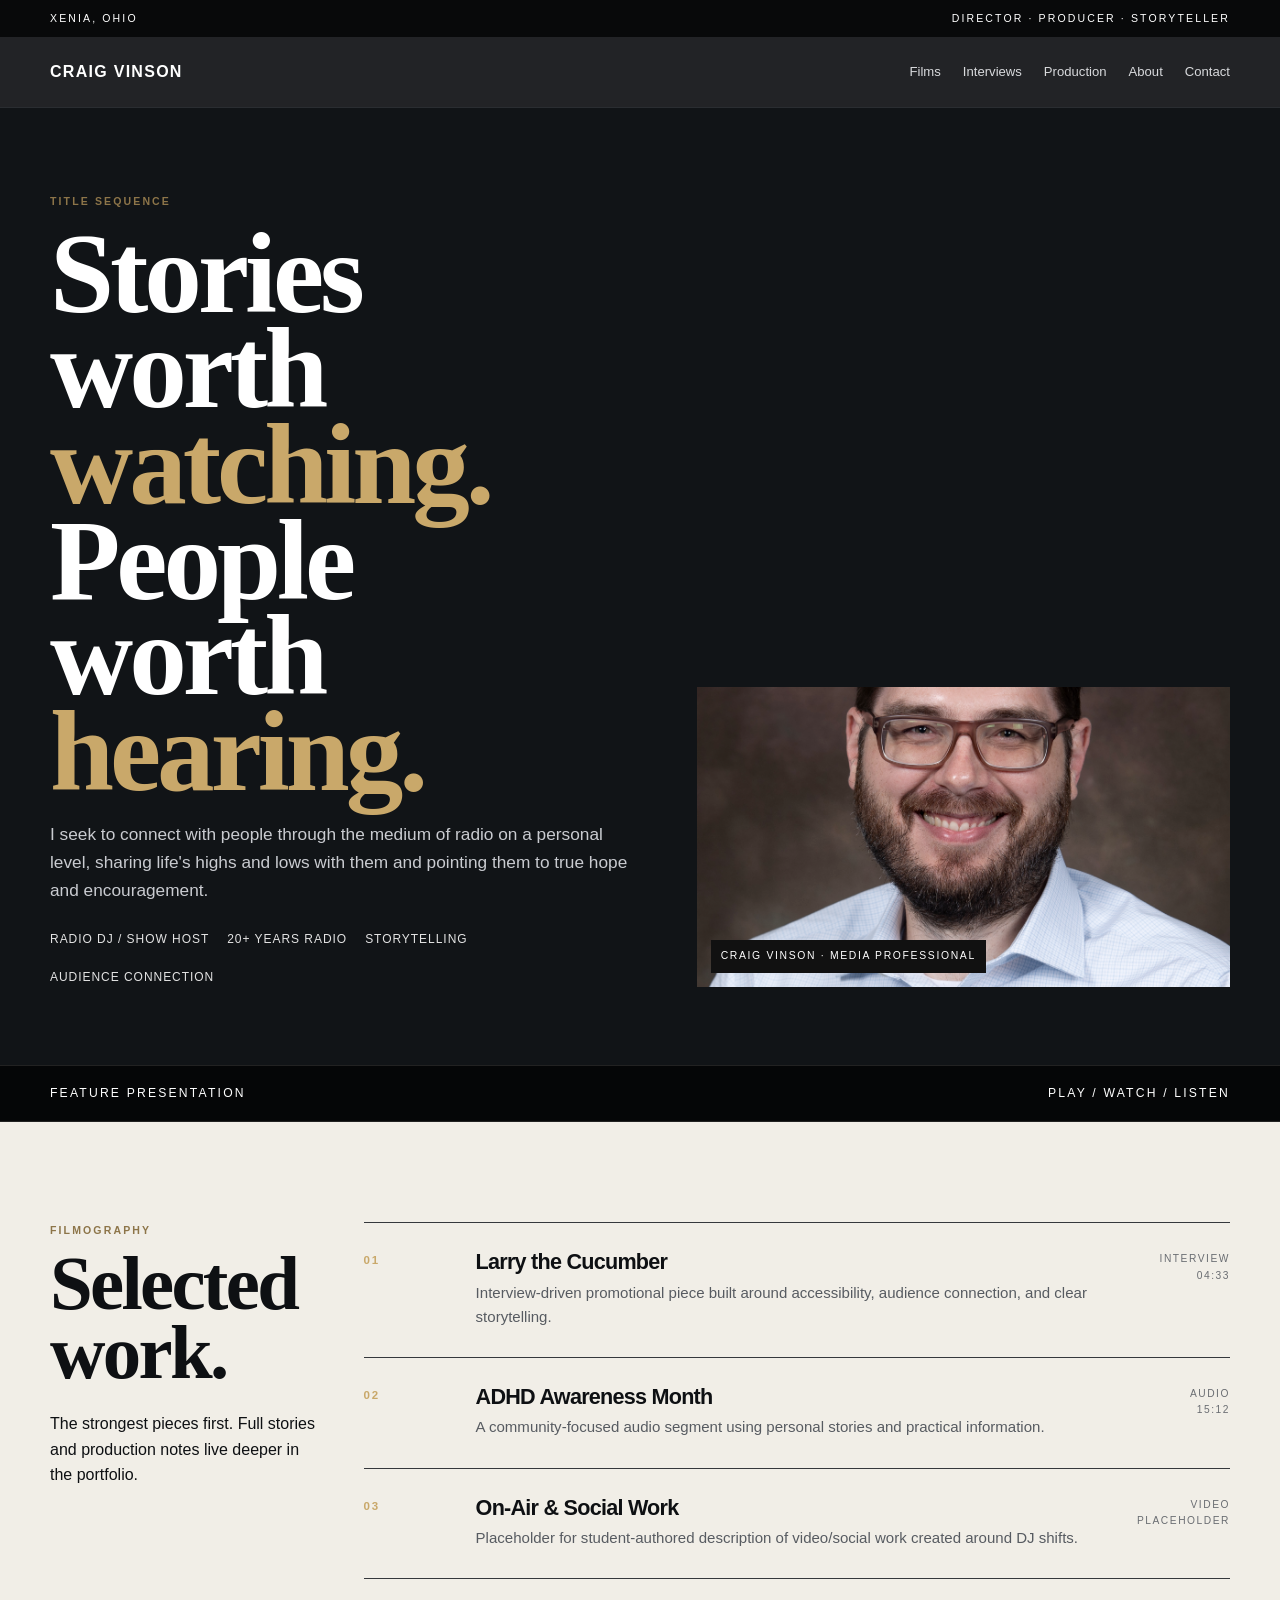
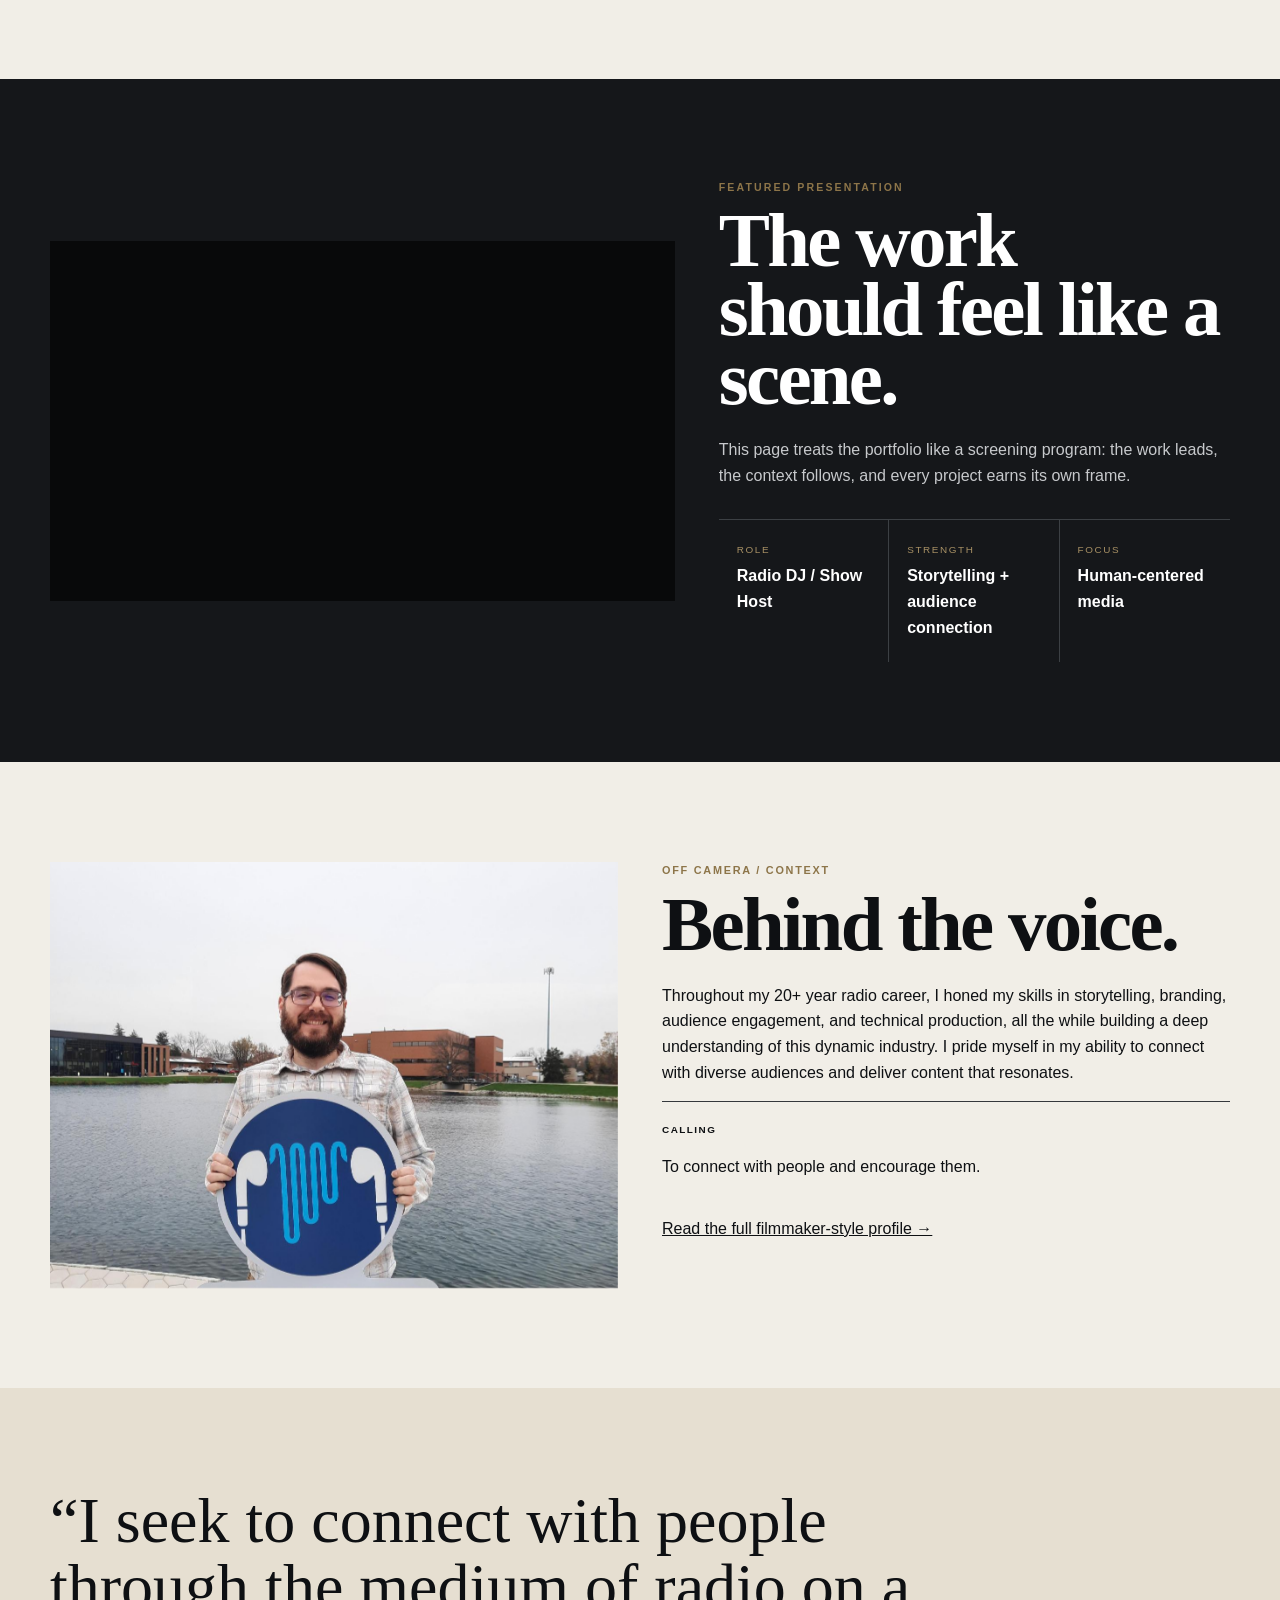
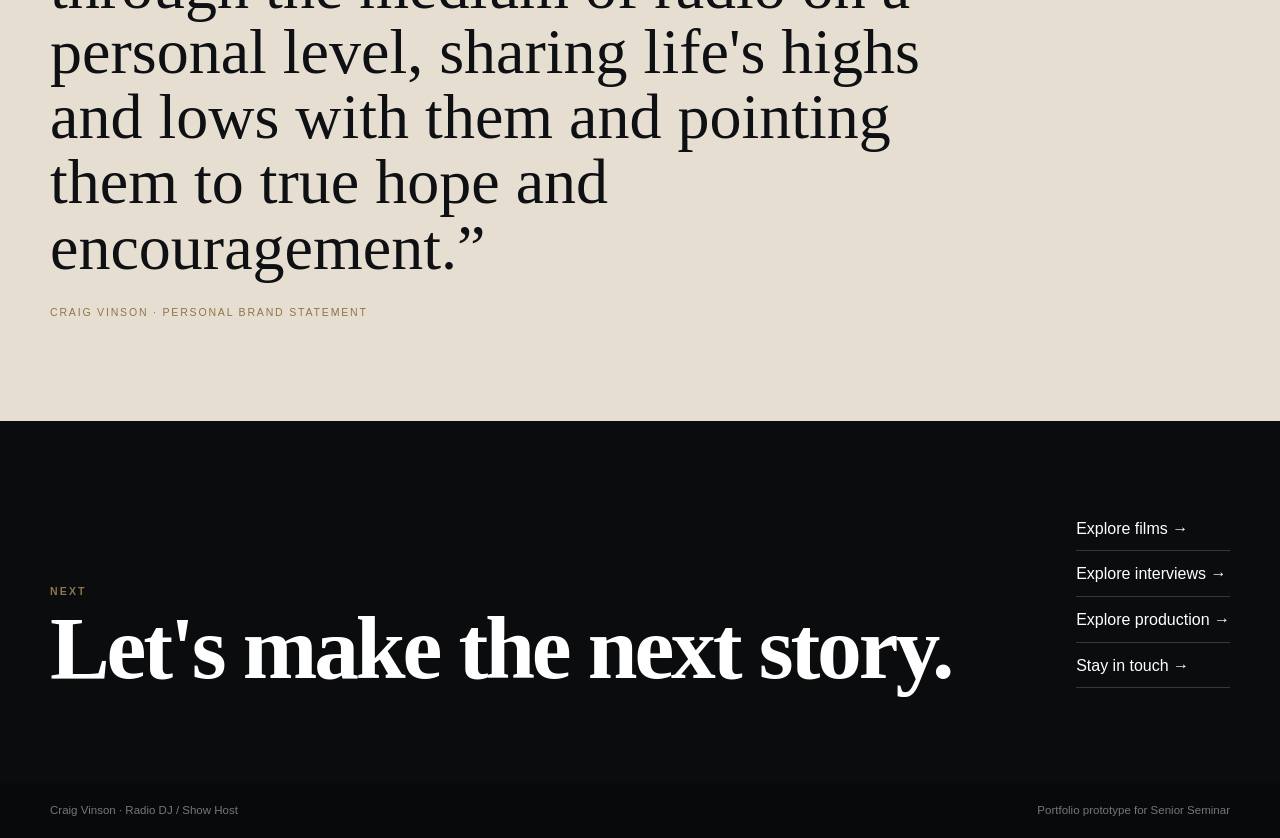
==== index.html @ c767f65c "Add files via upload" ====
<!doctype html><html lang="en"><head><meta charset="utf-8">
<meta name="viewport" content="width=device-width,initial-scale=1">
<title>Home | Craig Vinson</title><link rel="stylesheet" href="styles.css"></head><body>
<div class="top"><div class="wrap"><span>XENIA, OHIO</span><span>DIRECTOR · PRODUCER · STORYTELLER</span></div></div>

<nav class="nav"><div class="wrap navin">
<a class="brand" href="index.html">CRAIG VINSON</a>
<div class="navlinks">
<a href="films.html">Films</a><a href="interviews.html">Interviews</a><a href="production.html">Production</a>
<a href="about.html">About</a><a href="contact.html">Contact</a>
</div></div></nav>

<section class="hero"><div class="wrap hero-inner">
<div class="hero-grid">
<div class="hero-copy">
<div class="kicker">TITLE SEQUENCE</div>
<h1>Stories worth <span style="color:#c9a86a">watching.</span> People worth <span style="color:#c9a86a">hearing.</span></h1>
<p>I seek to connect with people through the medium of radio on a personal level, sharing life's highs and lows with them and pointing them to true hope and encouragement.</p>
<div class="hero-meta"><span>Radio DJ / Show Host</span><span>20+ years radio</span><span>Storytelling</span><span>Audience connection</span></div>
</div>
<div class="hero-frame"><img src="assets/craig-portrait-alt.jpg" alt="Craig Vinson portrait"><div class="frame-label">CRAIG VINSON · MEDIA PROFESSIONAL</div></div>
</div></div></section>
<div class="title-sequence"><div class="wrap"><span>FEATURE PRESENTATION</span><span>PLAY / WATCH / LISTEN</span></div></div>

<section class="section wrap">
<div class="work-index"><div><div class="kicker">FILMOGRAPHY</div><h2>Selected work.</h2><p>The strongest pieces first. Full stories and production notes live deeper in the portfolio.</p></div>
<div class="film-list">
<div class="film-row"><div class="film-no">01</div><div><h3>Larry the Cucumber</h3><p>Interview-driven promotional piece built around accessibility, audience connection, and clear storytelling.</p></div><div class="film-type">INTERVIEW<br>04:33</div></div>
<div class="film-row"><div class="film-no">02</div><div><h3>ADHD Awareness Month</h3><p>A community-focused audio segment using personal stories and practical information.</p></div><div class="film-type">AUDIO<br>15:12</div></div>
<div class="film-row"><div class="film-no">03</div><div><h3>On-Air & Social Work</h3><p>Placeholder for student-authored description of video/social work created around DJ shifts.</p></div><div class="film-type">VIDEO<br>PLACEHOLDER</div></div>
</div></div>
</section>

<section class="spotlight"><div class="wrap section">
<div class="spot-grid">
<div class="spot-media"><iframe src="https://www.youtube.com/embed/8zH_O74hZBw" title="Featured reel placeholder" allowfullscreen loading="lazy"></iframe></div>
<div class="spot-copy"><div class="kicker">FEATURED PRESENTATION</div><h2>The work should feel like a scene.</h2><p>This page treats the portfolio like a screening program: the work leads, the context follows, and every project earns its own frame.</p><div class="factgrid"><div class="fact"><span>Role</span><strong>Radio DJ / Show Host</strong></div><div class="fact"><span>Strength</span><strong>Storytelling + audience connection</strong></div><div class="fact"><span>Focus</span><strong>Human-centered media</strong></div></div></div>
</div></div></section>

<section class="section wrap">
<div class="case">
<div class="case-img"><img src="assets/resound-radio.jpg" alt="Craig Vinson holding the Resound Radio sign"></div>
<div class="case-copy"><div class="label">OFF CAMERA / CONTEXT</div><h2>Behind the voice.</h2>
<p>Throughout my 20+ year radio career, I honed my skills in storytelling, branding, audience engagement, and technical production, all the while building a deep understanding of this dynamic industry. I pride myself in my ability to connect with diverse audiences and deliver content that resonates.</p>
<div class="block"><strong>Calling</strong><p>To connect with people and encourage them.</p></div>
<a href="about.html">Read the full filmmaker-style profile →</a></div>
</div>
</section>

<section class="quote"><div class="wrap">
<blockquote>“I seek to connect with people through the medium of radio on a personal level, sharing life's highs and lows with them and pointing them to true hope and encouragement.”</blockquote>
<cite>Craig Vinson · Personal brand statement</cite>
</div></section>

<section class="end"><div class="wrap end-grid">
<div><div class="kicker">NEXT</div><h2>Let's make the next story.</h2></div>
<div class="end-links"><a href="films.html">Explore films →</a><a href="interviews.html">Explore interviews →</a><a href="production.html">Explore production →</a><a href="contact.html">Stay in touch →</a></div>
</div></section>

<footer class="footer"><div class="wrap"><span>Craig Vinson · Radio DJ / Show Host</span><span>Portfolio prototype for Senior Seminar</span></div></footer>
</body></html>
---- styles.css ----
:root{--ink:#0e1013;--paper:#f1eee7;--film:#15171a;--red:#c9a86a;--muted:#7c7f84;--line:#35383c;--white:#f8f7f3;--max:1180px}
*{box-sizing:border-box}
html{scroll-behavior:smooth}
body{margin:0;background:var(--paper);color:var(--ink);font-family:Arial,Helvetica,sans-serif;line-height:1.6}
a{color:inherit}
.wrap{width:min(var(--max),calc(100% - 44px));margin:auto}
.top{background:#08090a;color:#fff;font-size:.66rem;letter-spacing:.2em;text-transform:uppercase}
.top .wrap{display:flex;justify-content:space-between;padding:10px 0}
.nav{position:sticky;top:0;z-index:20;background:rgba(21,23,26,.94);color:#fff;border-bottom:1px solid #2a2d31;backdrop-filter:blur(10px)}
.navin{height:70px;display:flex;align-items:center;justify-content:space-between}
.brand{font-weight:900;letter-spacing:.08em;text-decoration:none}
.navlinks{display:flex;gap:22px}
.navlinks a{font-size:.82rem;text-decoration:none;color:#d9dadd}
.kicker{font-size:.66rem;letter-spacing:.2em;text-transform:uppercase;font-weight:900;color:#8d7549}
h1,h2,h3{font-family:Georgia,"Times New Roman",serif;letter-spacing:-.035em}
h1{font-size:clamp(4.2rem,9vw,8.6rem);line-height:.83;margin:16px 0 22px}
h2{font-size:clamp(3rem,6vw,5.8rem);line-height:.9;margin:10px 0 24px}
h3{font-size:2.2rem;line-height:1;margin:12px 0}
p{max-width:760px}
.hero{background:#111417;color:#fff;min-height:82vh;display:grid;align-items:end}
.hero-inner{padding:85px 0 78px}
.hero-grid{display:grid;grid-template-columns:1fr .9fr;gap:54px;align-items:end}
.hero-copy p{color:#c9cbd0;font-size:1.08rem}
.hero-meta{display:flex;gap:18px;flex-wrap:wrap;margin:26px 0 0;color:#e3e3e3;font-size:.75rem;letter-spacing:.08em;text-transform:uppercase}
.hero-frame{position:relative}
.hero-frame img{width:100%;aspect-ratio:16/9;object-fit:cover;display:block;filter:saturate(.82) contrast(1.03)}
.frame-label{position:absolute;left:14px;bottom:14px;background:#111;color:#fff;padding:8px 10px;font-size:.65rem;letter-spacing:.16em;text-transform:uppercase}
.title-sequence{background:#050607;color:#fff;padding:18px 0;border-top:1px solid #222;border-bottom:1px solid #222;font-size:.76rem;letter-spacing:.18em;text-transform:uppercase}
.title-sequence .wrap{display:flex;justify-content:space-between;gap:20px}
.section{padding:100px 0}
.work-index{display:grid;grid-template-columns:.24fr .76fr;gap:40px}
.film-list{border-top:1px solid var(--line)}
.film-row{display:grid;grid-template-columns:90px 1fr 120px;gap:22px;padding:28px 0;border-bottom:1px solid var(--line);align-items:start}
.film-no{font-size:.72rem;letter-spacing:.15em;color:var(--red);font-weight:900}
.film-row h3{margin:0;font-family:Arial,Helvetica,sans-serif;font-size:1.35rem;font-weight:800}
.film-row p{margin:8px 0 0;color:#575b61;font-size:.94rem}
.film-type{text-align:right;font-size:.64rem;letter-spacing:.15em;text-transform:uppercase;color:#6a6d72}
.spotlight{background:var(--film);color:#fff}
.spot-grid{display:grid;grid-template-columns:1.1fr .9fr;gap:44px;align-items:center}
.spot-media{background:#08090a;padding:10px}
.spot-media iframe{display:block;width:100%;aspect-ratio:16/9;border:0}
.spot-copy p{color:#c7c9cc}
.factgrid{display:grid;grid-template-columns:repeat(3,1fr);gap:0;border-top:1px solid #3c4044;margin-top:30px}
.fact{padding:22px 18px;border-right:1px solid #3c4044}
.fact:last-child{border-right:0}
.fact span{display:block;font-size:.62rem;letter-spacing:.16em;text-transform:uppercase;color:#a79064}
.fact strong{display:block;margin-top:6px}
.case{display:grid;grid-template-columns:1fr 1fr;gap:44px;align-items:start}
.case-img{position:sticky;top:100px}
.case-img img{width:100%;aspect-ratio:4/3;object-fit:cover;display:block}
.case-copy .label{font-size:.68rem;letter-spacing:.16em;text-transform:uppercase;color:#8d7549;font-weight:900}
.case-copy h2{font-size:clamp(3rem,6vw,5.3rem)}
.case-copy .block{border-top:1px solid var(--line);padding:20px 0}
.block strong{display:block;text-transform:uppercase;letter-spacing:.15em;font-size:.62rem;margin-bottom:5px}
.quote{background:#e6dfd1;padding:100px 0}
.quote blockquote{max-width:920px;margin:0;font-family:Georgia,serif;font-size:clamp(2.4rem,5vw,5rem);line-height:1.02}
.quote cite{display:block;margin-top:24px;font-size:.66rem;letter-spacing:.17em;text-transform:uppercase;color:#8d7549;font-style:normal}
.credit-grid{display:grid;grid-template-columns:.8fr 1.2fr;gap:60px}
.credits{border-top:1px solid var(--line)}
.credit-row{display:grid;grid-template-columns:180px 1fr;gap:20px;padding:20px 0;border-bottom:1px solid var(--line)}
.credit-row span{font-size:.65rem;letter-spacing:.15em;text-transform:uppercase;color:#8d7549;font-weight:900}
.about-image{width:100%;aspect-ratio:3/4;object-fit:cover}
.end{background:#0b0c0e;color:#fff;padding:95px 0}
.end-grid{display:flex;justify-content:space-between;gap:40px;align-items:end}
.end h2{font-size:clamp(3.2rem,7vw,6.5rem);margin:8px 0 0}
.end-links{display:flex;flex-direction:column;gap:10px}
.end-links a{text-decoration:none;border-bottom:1px solid #35393e;padding-bottom:9px}
.footer{background:#08090a;color:#777;padding:18px 0;font-size:.72rem}
.footer .wrap{display:flex;justify-content:space-between;gap:20px}
@media(max-width:900px){
.hero-grid,.spot-grid,.case,.credit-grid{grid-template-columns:1fr}
.work-index{grid-template-columns:1fr}
.case-img{position:static}
.film-row{grid-template-columns:60px 1fr}
.film-type{grid-column:2;text-align:left}
.factgrid{grid-template-columns:1fr}
.fact{border-right:0;border-bottom:1px solid #3c4044}
.end-grid{display:block}
.end-links{margin-top:28px}
}
@media(max-width:600px){
.wrap{width:min(var(--max),calc(100% - 28px))}
.navlinks{display:none}
.hero-inner{padding:66px 0 55px}
.hero-meta{gap:10px}
.section{padding:70px 0}
.quote{padding:70px 0}
.footer .wrap,.top .wrap{flex-direction:column}
}
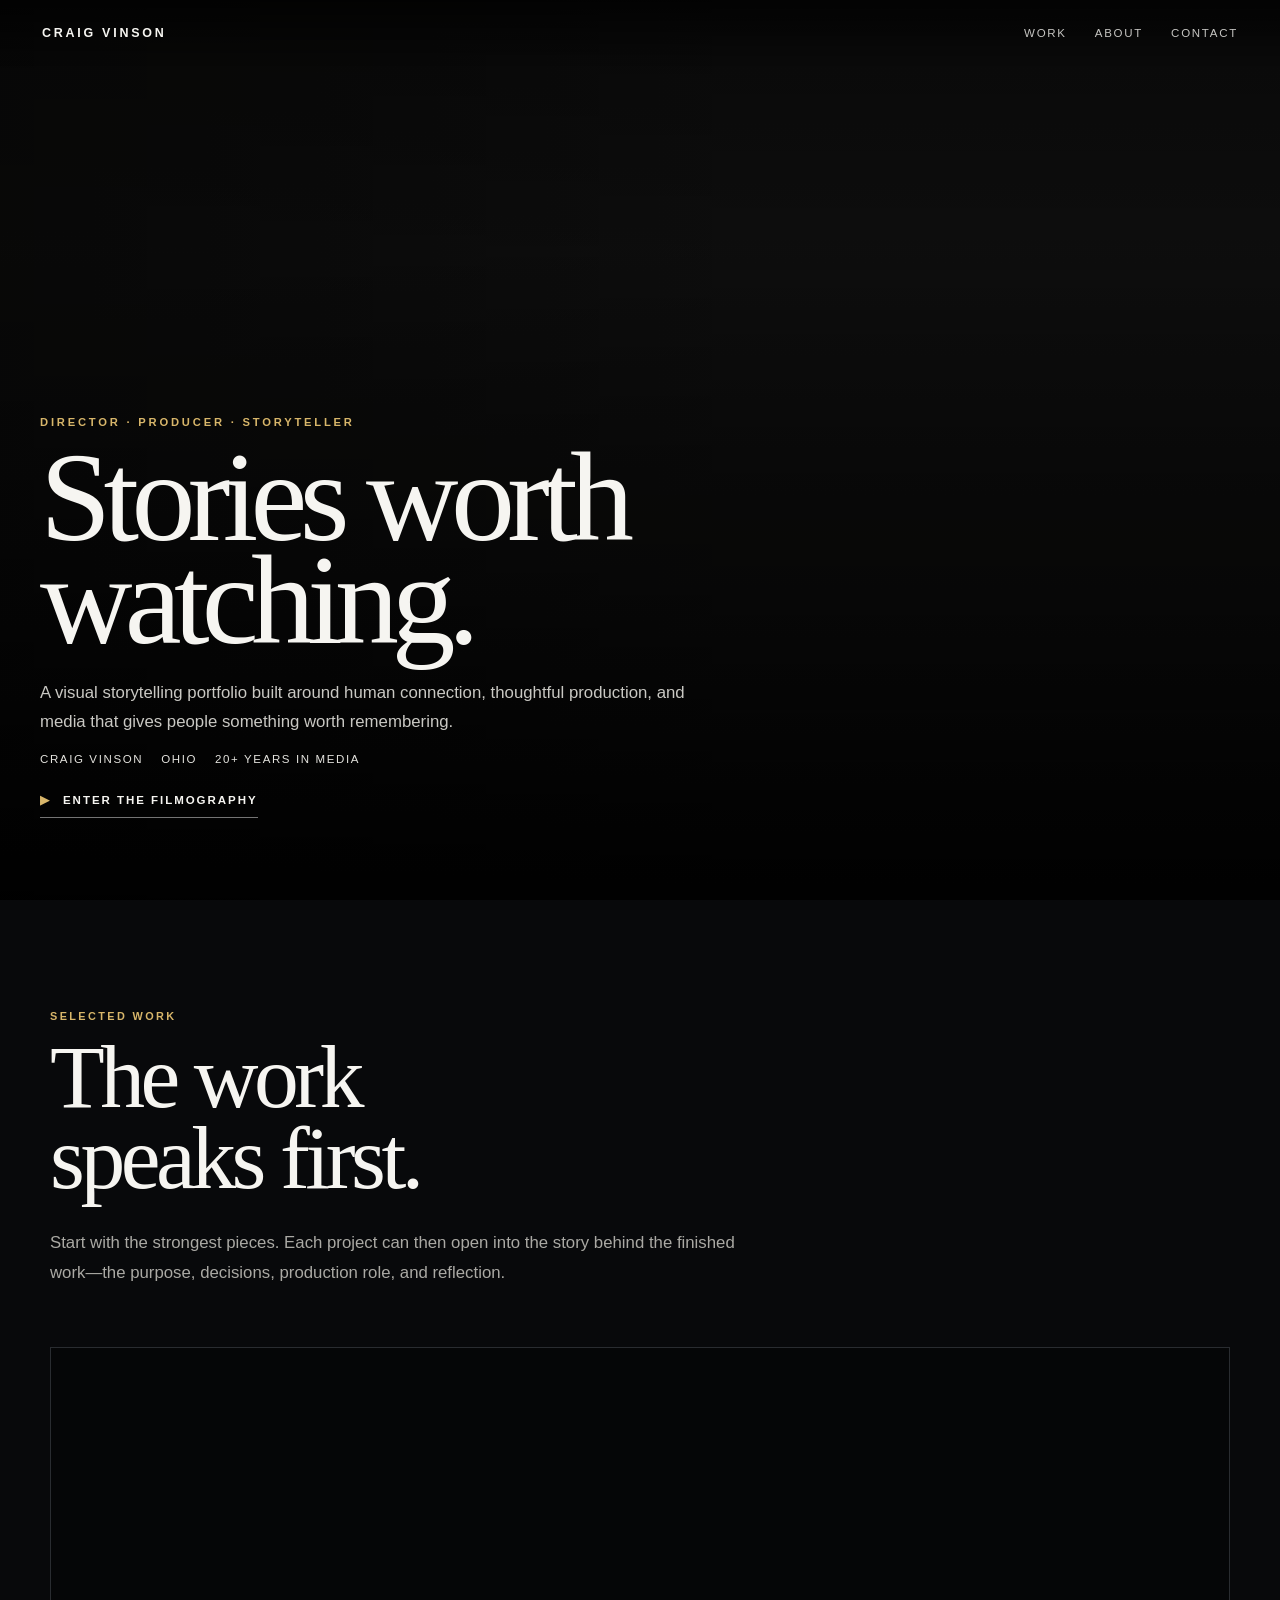
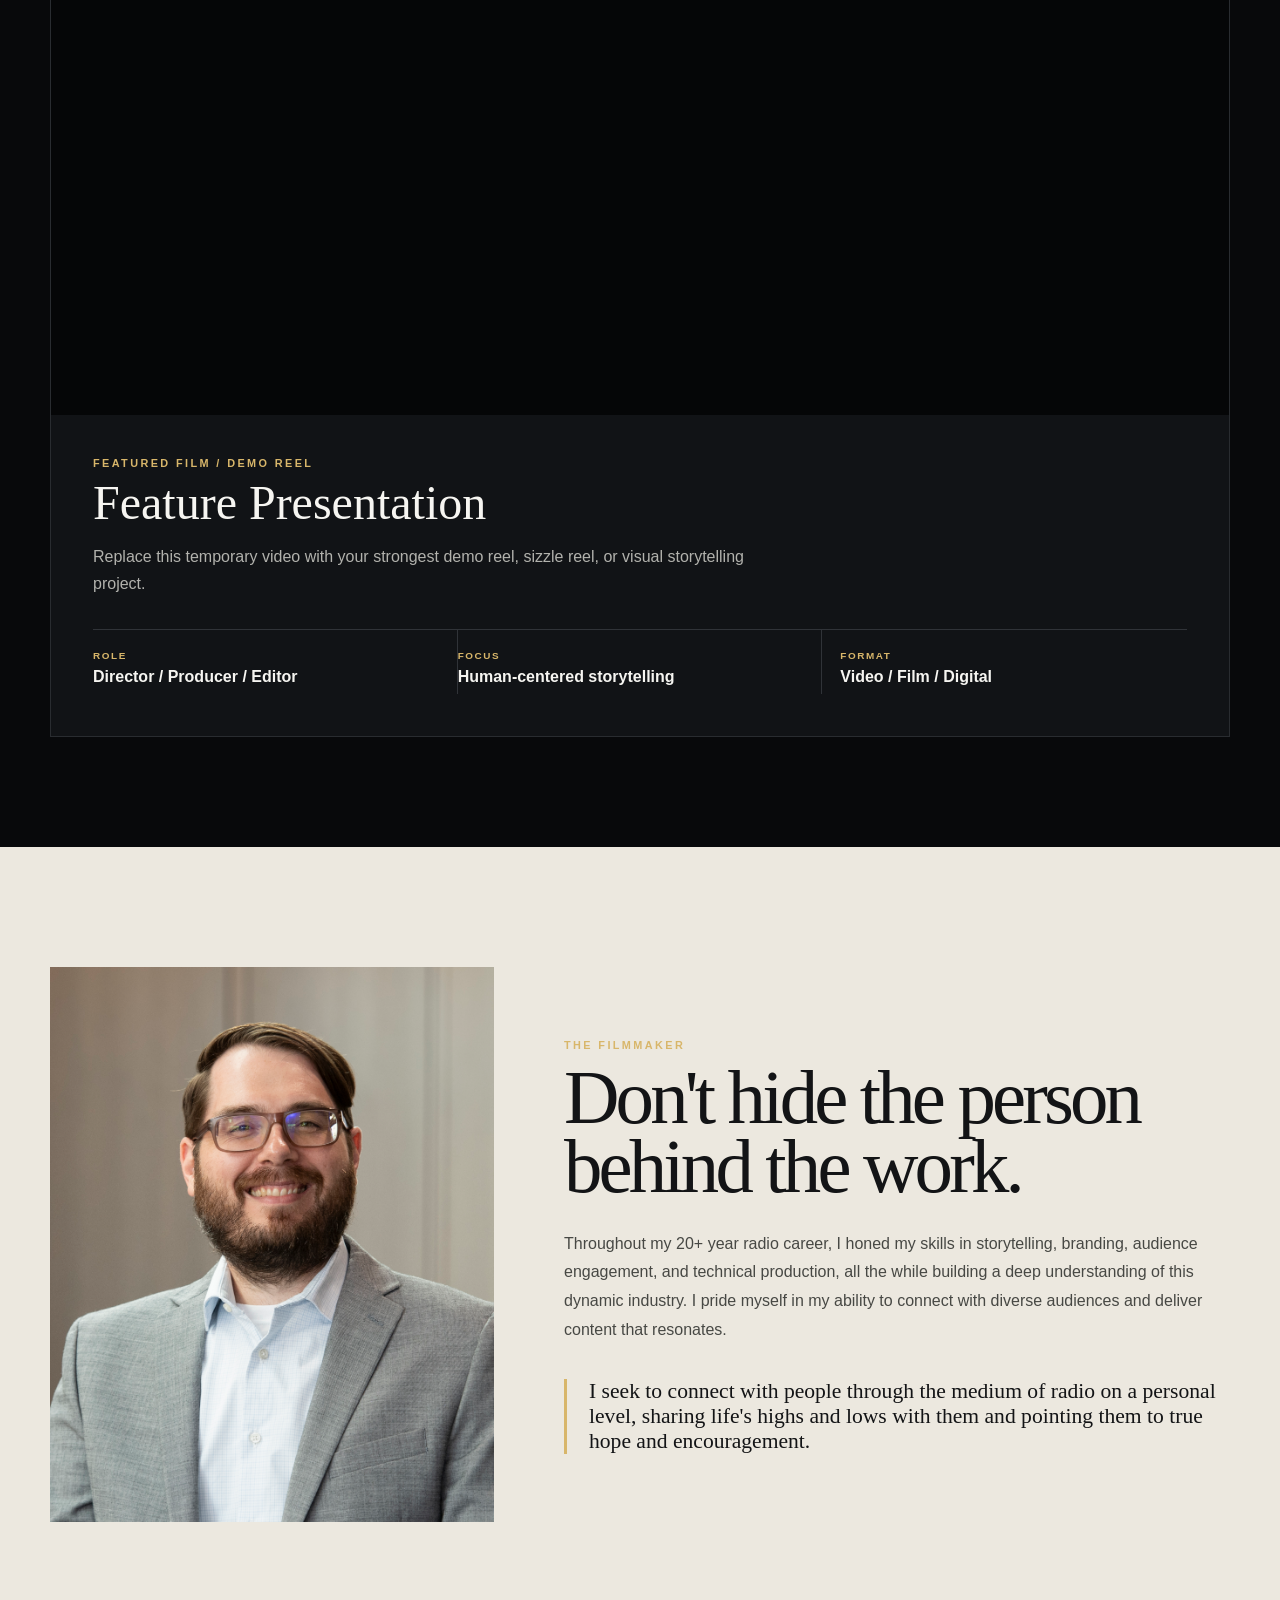
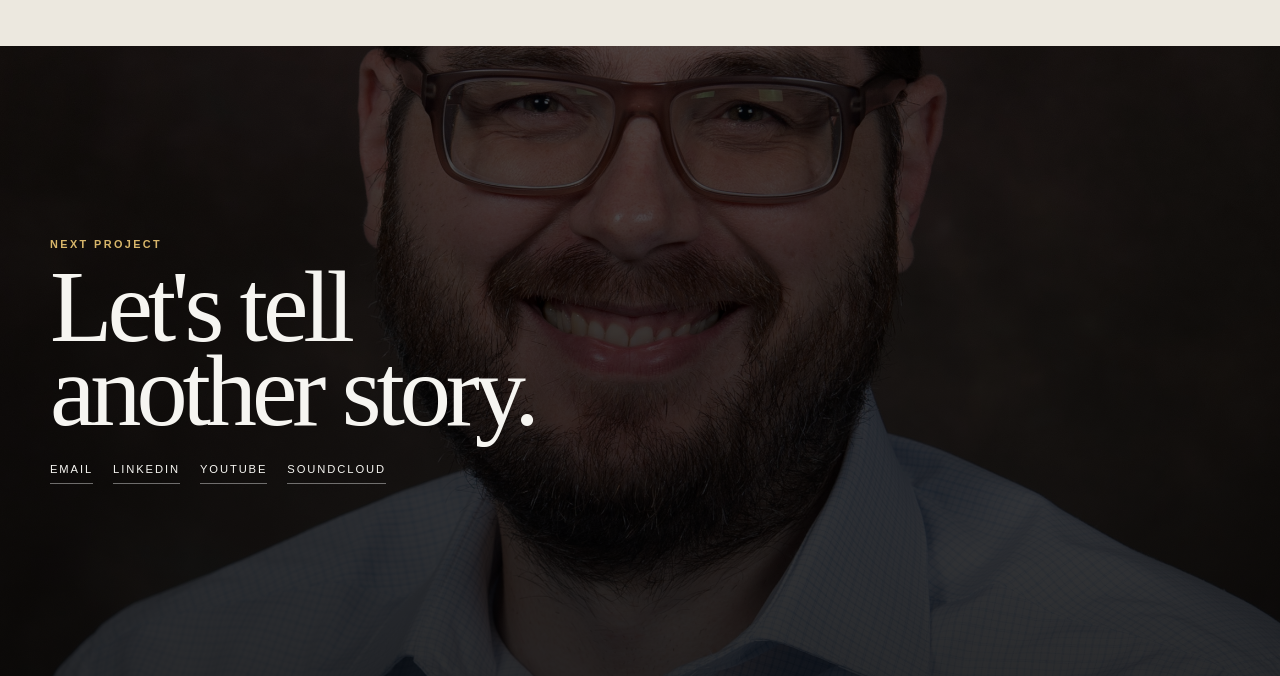
==== commit bb721507: "Redesign index.html" ====
--- a/index.html
+++ b/index.html
@@ -1,61 +1,684 @@
-<!doctype html><html lang="en"><head><meta charset="utf-8">
-<meta name="viewport" content="width=device-width,initial-scale=1">
-<title>Home | Craig Vinson</title><link rel="stylesheet" href="styles.css"></head><body>
-<div class="top"><div class="wrap"><span>XENIA, OHIO</span><span>DIRECTOR · PRODUCER · STORYTELLER</span></div></div>
-
-<nav class="nav"><div class="wrap navin">
-<a class="brand" href="index.html">CRAIG VINSON</a>
-<div class="navlinks">
-<a href="films.html">Films</a><a href="interviews.html">Interviews</a><a href="production.html">Production</a>
-<a href="about.html">About</a><a href="contact.html">Contact</a>
-</div></div></nav>
-
-<section class="hero"><div class="wrap hero-inner">
-<div class="hero-grid">
-<div class="hero-copy">
-<div class="kicker">TITLE SEQUENCE</div>
-<h1>Stories worth <span style="color:#c9a86a">watching.</span> People worth <span style="color:#c9a86a">hearing.</span></h1>
-<p>I seek to connect with people through the medium of radio on a personal level, sharing life's highs and lows with them and pointing them to true hope and encouragement.</p>
-<div class="hero-meta"><span>Radio DJ / Show Host</span><span>20+ years radio</span><span>Storytelling</span><span>Audience connection</span></div>
-</div>
-<div class="hero-frame"><img src="assets/craig-portrait-alt.jpg" alt="Craig Vinson portrait"><div class="frame-label">CRAIG VINSON · MEDIA PROFESSIONAL</div></div>
-</div></div></section>
-<div class="title-sequence"><div class="wrap"><span>FEATURE PRESENTATION</span><span>PLAY / WATCH / LISTEN</span></div></div>
-
-<section class="section wrap">
-<div class="work-index"><div><div class="kicker">FILMOGRAPHY</div><h2>Selected work.</h2><p>The strongest pieces first. Full stories and production notes live deeper in the portfolio.</p></div>
-<div class="film-list">
-<div class="film-row"><div class="film-no">01</div><div><h3>Larry the Cucumber</h3><p>Interview-driven promotional piece built around accessibility, audience connection, and clear storytelling.</p></div><div class="film-type">INTERVIEW<br>04:33</div></div>
-<div class="film-row"><div class="film-no">02</div><div><h3>ADHD Awareness Month</h3><p>A community-focused audio segment using personal stories and practical information.</p></div><div class="film-type">AUDIO<br>15:12</div></div>
-<div class="film-row"><div class="film-no">03</div><div><h3>On-Air & Social Work</h3><p>Placeholder for student-authored description of video/social work created around DJ shifts.</p></div><div class="film-type">VIDEO<br>PLACEHOLDER</div></div>
-</div></div>
+<!doctype html>
+<html lang="en">
+<head>
+<meta charset="utf-8">
+<meta name="viewport" content="width=device-width, initial-scale=1">
+<title>Craig Vinson | Film & Media</title>
+
+<style>
+:root{
+  --gold:#d8b66a;
+  --white:#f6f5f1;
+  --muted:#c9c8c3;
+  --black:#08090b;
+}
+
+*{box-sizing:border-box}
+
+html{
+  scroll-behavior:smooth;
+}
+
+body{
+  margin:0;
+  background:var(--black);
+  color:var(--white);
+  font-family:Arial,Helvetica,sans-serif;
+}
+
+a{
+  color:inherit;
+  text-decoration:none;
+}
+
+/* ---------- NAV ---------- */
+
+.nav{
+  position:fixed;
+  inset:0 0 auto 0;
+  z-index:20;
+  padding:26px 42px;
+  display:flex;
+  justify-content:space-between;
+  align-items:center;
+  background:linear-gradient(
+    to bottom,
+    rgba(0,0,0,.65),
+    transparent
+  );
+}
+
+.logo{
+  font-size:.78rem;
+  letter-spacing:.22em;
+  font-weight:800;
+}
+
+.nav-links{
+  display:flex;
+  gap:28px;
+  font-size:.72rem;
+  letter-spacing:.15em;
+  text-transform:uppercase;
+}
+
+.nav-links a{
+  opacity:.8;
+  transition:opacity .25s;
+}
+
+.nav-links a:hover{
+  opacity:1;
+}
+
+/* ---------- HERO ---------- */
+
+.hero{
+  position:relative;
+  height:100vh;
+  min-height:680px;
+  overflow:hidden;
+  display:flex;
+  align-items:flex-end;
+}
+
+.hero-video{
+  position:absolute;
+  inset:0;
+  z-index:0;
+  overflow:hidden;
+  background:#111;
+}
+
+.hero-video iframe{
+  position:absolute;
+  top:50%;
+  left:50%;
+  width:177.78vh;
+  height:100vh;
+  min-width:100%;
+  min-height:56.25vw;
+  transform:translate(-50%,-50%);
+  border:0;
+  pointer-events:none;
+}
+
+/* cinematic treatment over video */
+
+.hero-video::after{
+  content:"";
+  position:absolute;
+  inset:0;
+
+  background:
+    linear-gradient(
+      to top,
+      rgba(0,0,0,.96) 0%,
+      rgba(0,0,0,.55) 38%,
+      rgba(0,0,0,.16) 72%,
+      rgba(0,0,0,.42) 100%
+    ),
+    linear-gradient(
+      to right,
+      rgba(0,0,0,.4),
+      transparent 60%
+    );
+}
+
+/* subtle film tint */
+
+.hero-video::before{
+  content:"";
+  position:absolute;
+  inset:0;
+  z-index:2;
+  background:rgba(55,42,23,.14);
+  mix-blend-mode:multiply;
+  pointer-events:none;
+}
+
+.hero-content{
+  position:relative;
+  z-index:5;
+  width:min(1200px,calc(100% - 70px));
+  margin:0 auto;
+  padding:0 0 82px;
+}
+
+.kicker{
+  font-size:.7rem;
+  letter-spacing:.25em;
+  text-transform:uppercase;
+  color:var(--gold);
+  font-weight:800;
+}
+
+.hero h1{
+  font-family:Georgia,"Times New Roman",serif;
+  font-size:clamp(4.4rem,10vw,9.8rem);
+  font-weight:400;
+  letter-spacing:-.06em;
+  line-height:.8;
+  margin:18px 0 28px;
+  max-width:850px;
+}
+
+.hero-meta{
+  display:flex;
+  flex-wrap:wrap;
+  gap:18px;
+  font-size:.72rem;
+  letter-spacing:.14em;
+  text-transform:uppercase;
+  color:#e4e3de;
+}
+
+.hero-copy{
+  max-width:700px;
+}
+
+.hero-copy p{
+  color:var(--muted);
+  font-size:1.05rem;
+  max-width:650px;
+  line-height:1.7;
+}
+
+.watch{
+  display:inline-flex;
+  align-items:center;
+  gap:12px;
+  margin-top:28px;
+  font-size:.72rem;
+  letter-spacing:.17em;
+  text-transform:uppercase;
+  font-weight:800;
+  border-bottom:1px solid rgba(255,255,255,.45);
+  padding-bottom:10px;
+}
+
+.watch span{
+  color:var(--gold);
+}
+
+/* ---------- CONTENT ---------- */
+
+.section{
+  padding:110px 0;
+  background:var(--black);
+}
+
+.wrap{
+  width:min(1180px,calc(100% - 60px));
+  margin:auto;
+}
+
+.section-kicker{
+  color:var(--gold);
+  font-size:.68rem;
+  letter-spacing:.22em;
+  text-transform:uppercase;
+  font-weight:800;
+}
+
+.section h2{
+  font-family:Georgia,"Times New Roman",serif;
+  font-weight:400;
+  font-size:clamp(3rem,7vw,7rem);
+  line-height:.9;
+  letter-spacing:-.05em;
+  margin:15px 0 30px;
+}
+
+.section-intro{
+  max-width:720px;
+  margin-bottom:60px;
+}
+
+.section-intro p{
+  color:#aaa9a4;
+  font-size:1.05rem;
+  line-height:1.75;
+}
+
+/* ---------- FEATURE ---------- */
+
+.feature{
+  background:#111316;
+  border:1px solid #292c30;
+}
+
+.feature-media{
+  position:relative;
+  aspect-ratio:16/9;
+  background:#050607;
+}
+
+.feature-media iframe{
+  width:100%;
+  height:100%;
+  border:0;
+}
+
+.feature-body{
+  padding:42px;
+}
+
+.feature-title{
+  font-family:Georgia,"Times New Roman",serif;
+  font-size:3rem;
+  line-height:1;
+  margin:10px 0 15px;
+}
+
+.feature-copy{
+  color:#b2b2ad;
+  max-width:700px;
+  line-height:1.7;
+}
+
+.credits{
+  display:grid;
+  grid-template-columns:repeat(3,1fr);
+  margin-top:32px;
+  border-top:1px solid #303338;
+}
+
+.credit{
+  padding:20px 18px 8px 0;
+  border-right:1px solid #303338;
+}
+
+.credit:last-child{
+  border-right:0;
+  padding-left:18px;
+}
+
+.credit-label{
+  color:var(--gold);
+  font-size:.62rem;
+  text-transform:uppercase;
+  letter-spacing:.16em;
+  font-weight:800;
+}
+
+.credit strong{
+  display:block;
+  margin-top:7px;
+}
+
+/* ---------- PERSONAL ---------- */
+
+.personal{
+  padding:120px 0;
+  background:#ece8df;
+  color:#131416;
+}
+
+.personal-grid{
+  display:grid;
+  grid-template-columns:.8fr 1.2fr;
+  gap:70px;
+  align-items:center;
+}
+
+.personal img{
+  width:100%;
+  aspect-ratio:4/5;
+  object-fit:cover;
+}
+
+.personal h2{
+  font-family:Georgia,"Times New Roman",serif;
+  font-size:clamp(3rem,6vw,6rem);
+  line-height:.9;
+  letter-spacing:-.05em;
+  margin:12px 0 28px;
+  font-weight:400;
+}
+
+.personal p{
+  max-width:670px;
+  color:#474844;
+  line-height:1.8;
+}
+
+.brand-statement{
+  border-left:3px solid var(--gold);
+  padding-left:22px;
+  margin-top:34px;
+  font-family:Georgia,serif;
+  font-size:1.35rem;
+}
+
+/* ---------- END ---------- */
+
+.end{
+  min-height:70vh;
+  display:flex;
+  align-items:center;
+  background:
+    linear-gradient(rgba(0,0,0,.67),rgba(0,0,0,.82)),
+    url("assets/craig-portrait-alt.jpg") center/cover;
+}
+
+.end h2{
+  font-family:Georgia,"Times New Roman",serif;
+  font-size:clamp(3.5rem,8vw,8rem);
+  line-height:.82;
+  font-weight:400;
+  letter-spacing:-.05em;
+  margin:15px 0 30px;
+}
+
+.end-links{
+  display:flex;
+  flex-wrap:wrap;
+  gap:20px;
+  font-size:.7rem;
+  letter-spacing:.17em;
+  text-transform:uppercase;
+}
+
+.end-links a{
+  border-bottom:1px solid rgba(255,255,255,.4);
+  padding-bottom:8px;
+}
+
+/* ---------- MOBILE ---------- */
+
+@media(max-width:800px){
+
+  .nav{
+    padding:20px 22px;
+  }
+
+  .nav-links{
+    display:none;
+  }
+
+  .hero-content{
+    width:calc(100% - 34px);
+    padding-bottom:50px;
+  }
+
+  .hero h1{
+    font-size:4.6rem;
+  }
+
+  .hero-meta{
+    gap:10px;
+    line-height:1.6;
+  }
+
+  .hero-copy p{
+    font-size:.98rem;
+  }
+
+  .wrap{
+    width:calc(100% - 30px);
+  }
+
+  .credits{
+    grid-template-columns:1fr;
+  }
+
+  .credit{
+    border-right:0;
+    border-bottom:1px solid #303338;
+    padding:18px 0;
+  }
+
+  .credit:last-child{
+    padding-left:0;
+    border-bottom:0;
+  }
+
+  .personal-grid{
+    grid-template-columns:1fr;
+    gap:40px;
+  }
+
+  .personal{
+    padding:80px 0;
+  }
+
+  .end{
+    min-height:60vh;
+  }
+}
+</style>
+</head>
+
+<body>
+
+<header class="nav">
+  <a class="logo" href="#">CRAIG VINSON</a>
+
+  <nav class="nav-links">
+    <a href="#work">Work</a>
+    <a href="#about">About</a>
+    <a href="#contact">Contact</a>
+  </nav>
+</header>
+
+
+<section class="hero">
+
+  <div class="hero-video">
+
+    <!-- Big Buck Bunny — temporary cinematic background test -->
+    <iframe
+      src="https://www.youtube.com/embed/aqz-KE-bpKQ?autoplay=1&mute=1&controls=0&loop=1&playlist=aqz-KE-bpKQ&playsinline=1&modestbranding=1&rel=0"
+      allow="autoplay; fullscreen">
+    </iframe>
+
+  </div>
+
+
+  <div class="hero-content">
+
+    <div class="kicker">
+      DIRECTOR · PRODUCER · STORYTELLER
+    </div>
+
+    <h1>
+      Stories worth watching.
+    </h1>
+
+    <div class="hero-copy">
+
+      <p>
+        A visual storytelling portfolio built around human connection,
+        thoughtful production, and media that gives people something
+        worth remembering.
+      </p>
+
+    </div>
+
+    <div class="hero-meta">
+      <span>Craig Vinson</span>
+      <span>Ohio</span>
+      <span>20+ Years in Media</span>
+    </div>
+
+    <a class="watch" href="#work">
+      <span>▶</span>
+      Enter the filmography
+    </a>
+
+  </div>
+
 </section>
 
-<section class="spotlight"><div class="wrap section">
-<div class="spot-grid">
-<div class="spot-media"><iframe src="https://www.youtube.com/embed/8zH_O74hZBw" title="Featured reel placeholder" allowfullscreen loading="lazy"></iframe></div>
-<div class="spot-copy"><div class="kicker">FEATURED PRESENTATION</div><h2>The work should feel like a scene.</h2><p>This page treats the portfolio like a screening program: the work leads, the context follows, and every project earns its own frame.</p><div class="factgrid"><div class="fact"><span>Role</span><strong>Radio DJ / Show Host</strong></div><div class="fact"><span>Strength</span><strong>Storytelling + audience connection</strong></div><div class="fact"><span>Focus</span><strong>Human-centered media</strong></div></div></div>
-</div></div></section>
-
-<section class="section wrap">
-<div class="case">
-<div class="case-img"><img src="assets/resound-radio.jpg" alt="Craig Vinson holding the Resound Radio sign"></div>
-<div class="case-copy"><div class="label">OFF CAMERA / CONTEXT</div><h2>Behind the voice.</h2>
-<p>Throughout my 20+ year radio career, I honed my skills in storytelling, branding, audience engagement, and technical production, all the while building a deep understanding of this dynamic industry. I pride myself in my ability to connect with diverse audiences and deliver content that resonates.</p>
-<div class="block"><strong>Calling</strong><p>To connect with people and encourage them.</p></div>
-<a href="about.html">Read the full filmmaker-style profile →</a></div>
-</div>
+
+<section id="work" class="section">
+
+  <div class="wrap">
+
+    <div class="section-intro">
+
+      <div class="section-kicker">
+        SELECTED WORK
+      </div>
+
+      <h2>
+        The work<br>speaks first.
+      </h2>
+
+      <p>
+        Start with the strongest pieces. Each project can then open into
+        the story behind the finished work—the purpose, decisions,
+        production role, and reflection.
+      </p>
+
+    </div>
+
+
+    <article class="feature">
+
+      <div class="feature-media">
+
+        <iframe
+          src="https://www.youtube.com/embed/aqz-KE-bpKQ"
+          title="Temporary demo reel video"
+          loading="lazy"
+          allowfullscreen>
+        </iframe>
+
+      </div>
+
+      <div class="feature-body">
+
+        <div class="section-kicker">
+          FEATURED FILM / DEMO REEL
+        </div>
+
+        <div class="feature-title">
+          Feature Presentation
+        </div>
+
+        <p class="feature-copy">
+          Replace this temporary video with your strongest demo reel,
+          sizzle reel, or visual storytelling project.
+        </p>
+
+        <div class="credits">
+
+          <div class="credit">
+            <div class="credit-label">Role</div>
+            <strong>Director / Producer / Editor</strong>
+          </div>
+
+          <div class="credit">
+            <div class="credit-label">Focus</div>
+            <strong>Human-centered storytelling</strong>
+          </div>
+
+          <div class="credit">
+            <div class="credit-label">Format</div>
+            <strong>Video / Film / Digital</strong>
+          </div>
+
+        </div>
+
+      </div>
+
+    </article>
+
+  </div>
+
 </section>
 
-<section class="quote"><div class="wrap">
-<blockquote>“I seek to connect with people through the medium of radio on a personal level, sharing life's highs and lows with them and pointing them to true hope and encouragement.”</blockquote>
-<cite>Craig Vinson · Personal brand statement</cite>
-</div></section>
-
-<section class="end"><div class="wrap end-grid">
-<div><div class="kicker">NEXT</div><h2>Let's make the next story.</h2></div>
-<div class="end-links"><a href="films.html">Explore films →</a><a href="interviews.html">Explore interviews →</a><a href="production.html">Explore production →</a><a href="contact.html">Stay in touch →</a></div>
-</div></section>
-
-<footer class="footer"><div class="wrap"><span>Craig Vinson · Radio DJ / Show Host</span><span>Portfolio prototype for Senior Seminar</span></div></footer>
-</body></html>+
+<section id="about" class="personal">
+
+  <div class="wrap personal-grid">
+
+    <div>
+
+      <img
+        src="assets/craig-portrait.jpg"
+        alt="Craig Vinson portrait">
+
+    </div>
+
+
+    <div>
+
+      <div class="section-kicker">
+        THE FILMMAKER
+      </div>
+
+      <h2>
+        Don't hide the person behind the work.
+      </h2>
+
+      <p>
+        Throughout my 20+ year radio career, I honed my skills in
+        storytelling, branding, audience engagement, and technical
+        production, all the while building a deep understanding of
+        this dynamic industry. I pride myself in my ability to connect
+        with diverse audiences and deliver content that resonates.
+      </p>
+
+      <div class="brand-statement">
+        I seek to connect with people through the medium of radio on a
+        personal level, sharing life's highs and lows with them and
+        pointing them to true hope and encouragement.
+      </div>
+
+    </div>
+
+  </div>
+
+</section>
+
+
+<section id="contact" class="end">
+
+  <div class="wrap">
+
+    <div class="section-kicker">
+      NEXT PROJECT
+    </div>
+
+    <h2>
+      Let's tell<br>another story.
+    </h2>
+
+    <div class="end-links">
+
+      <a href="mailto:craigvinson@cedarville.edu">
+        Email
+      </a>
+
+      <a
+        href="https://www.linkedin.com/in/craig-vinson-fm/"
+        target="_blank"
+        rel="noopener">
+        LinkedIn
+      </a>
+
+      <a
+        href="https://www.youtube.com/resoundradiocu"
+        target="_blank"
+        rel="noopener">
+        YouTube
+      </a>
+
+      <a
+        href="https://soundcloud.com/yourwayfm"
+        target="_blank"
+        rel="noopener">
+        SoundCloud
+      </a>
+
+    </div>
+
+  </div>
+
+</section>
+
+</body>
+</html>
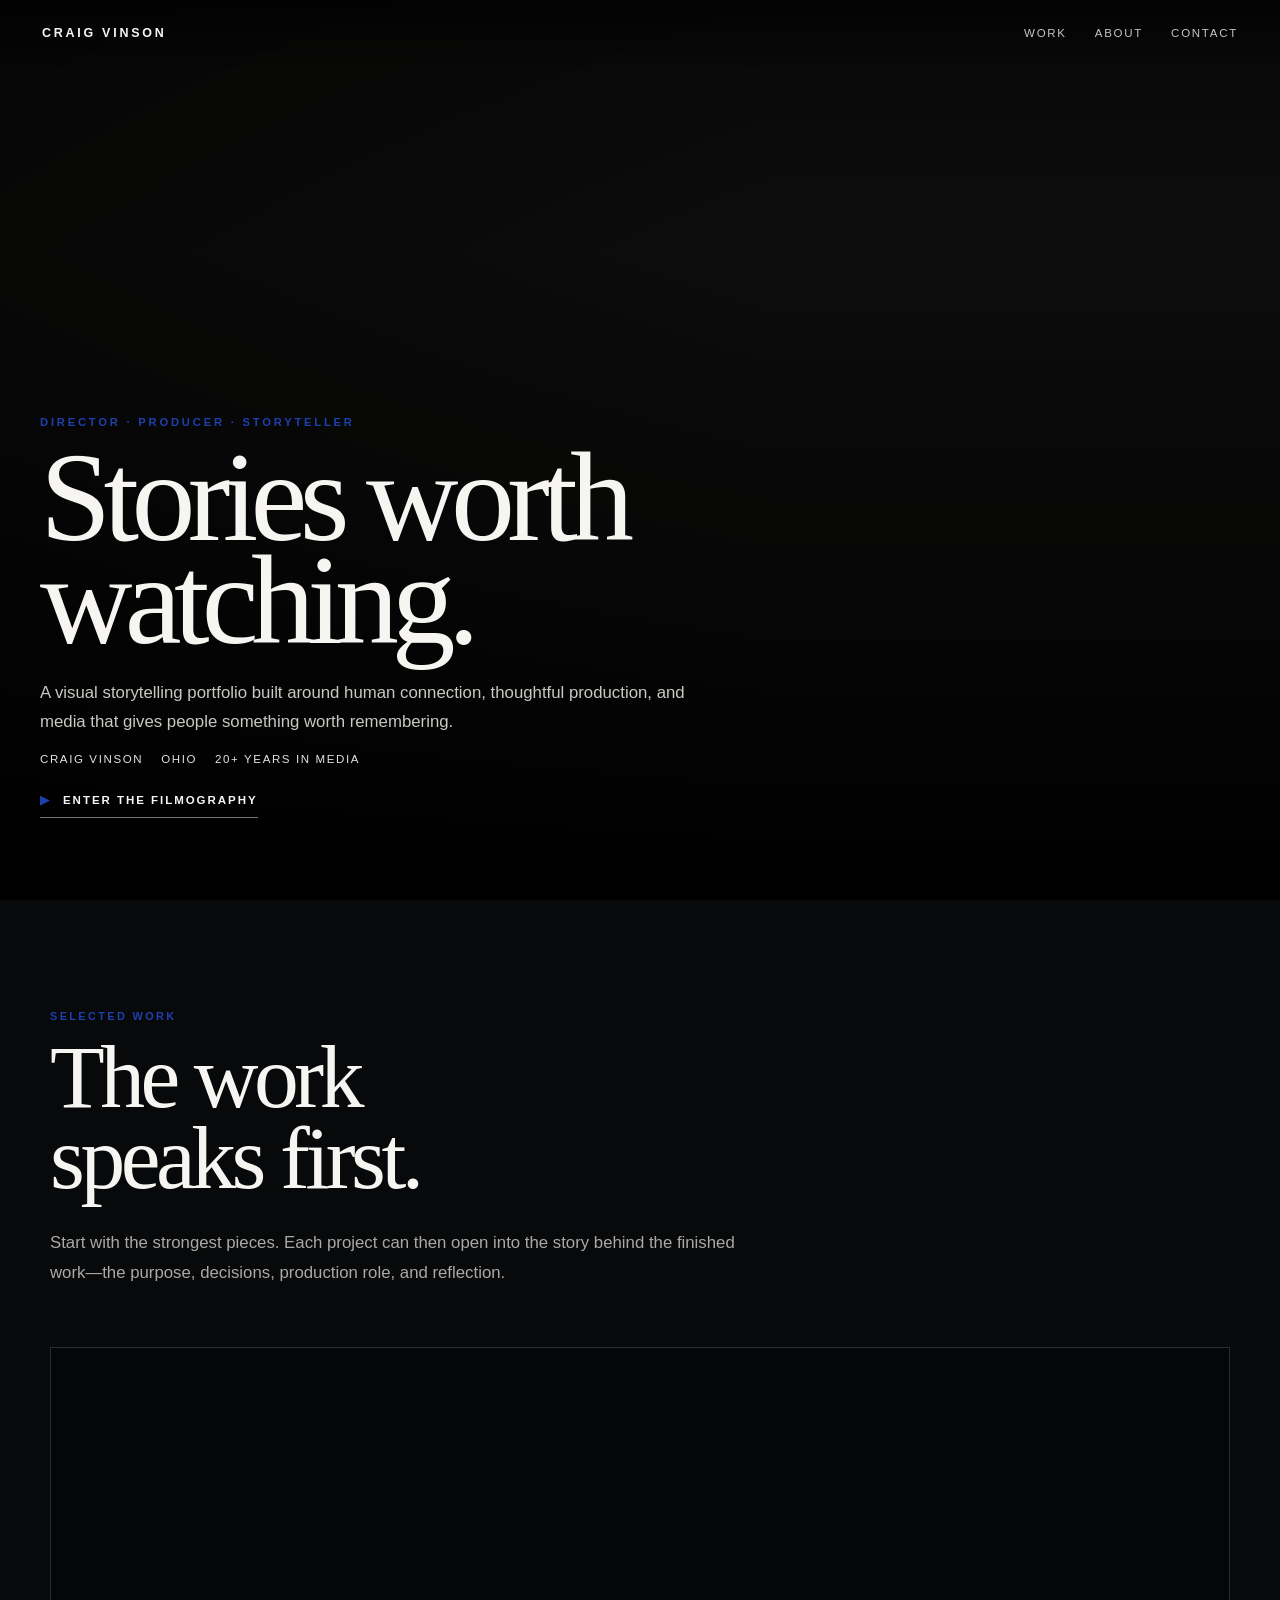
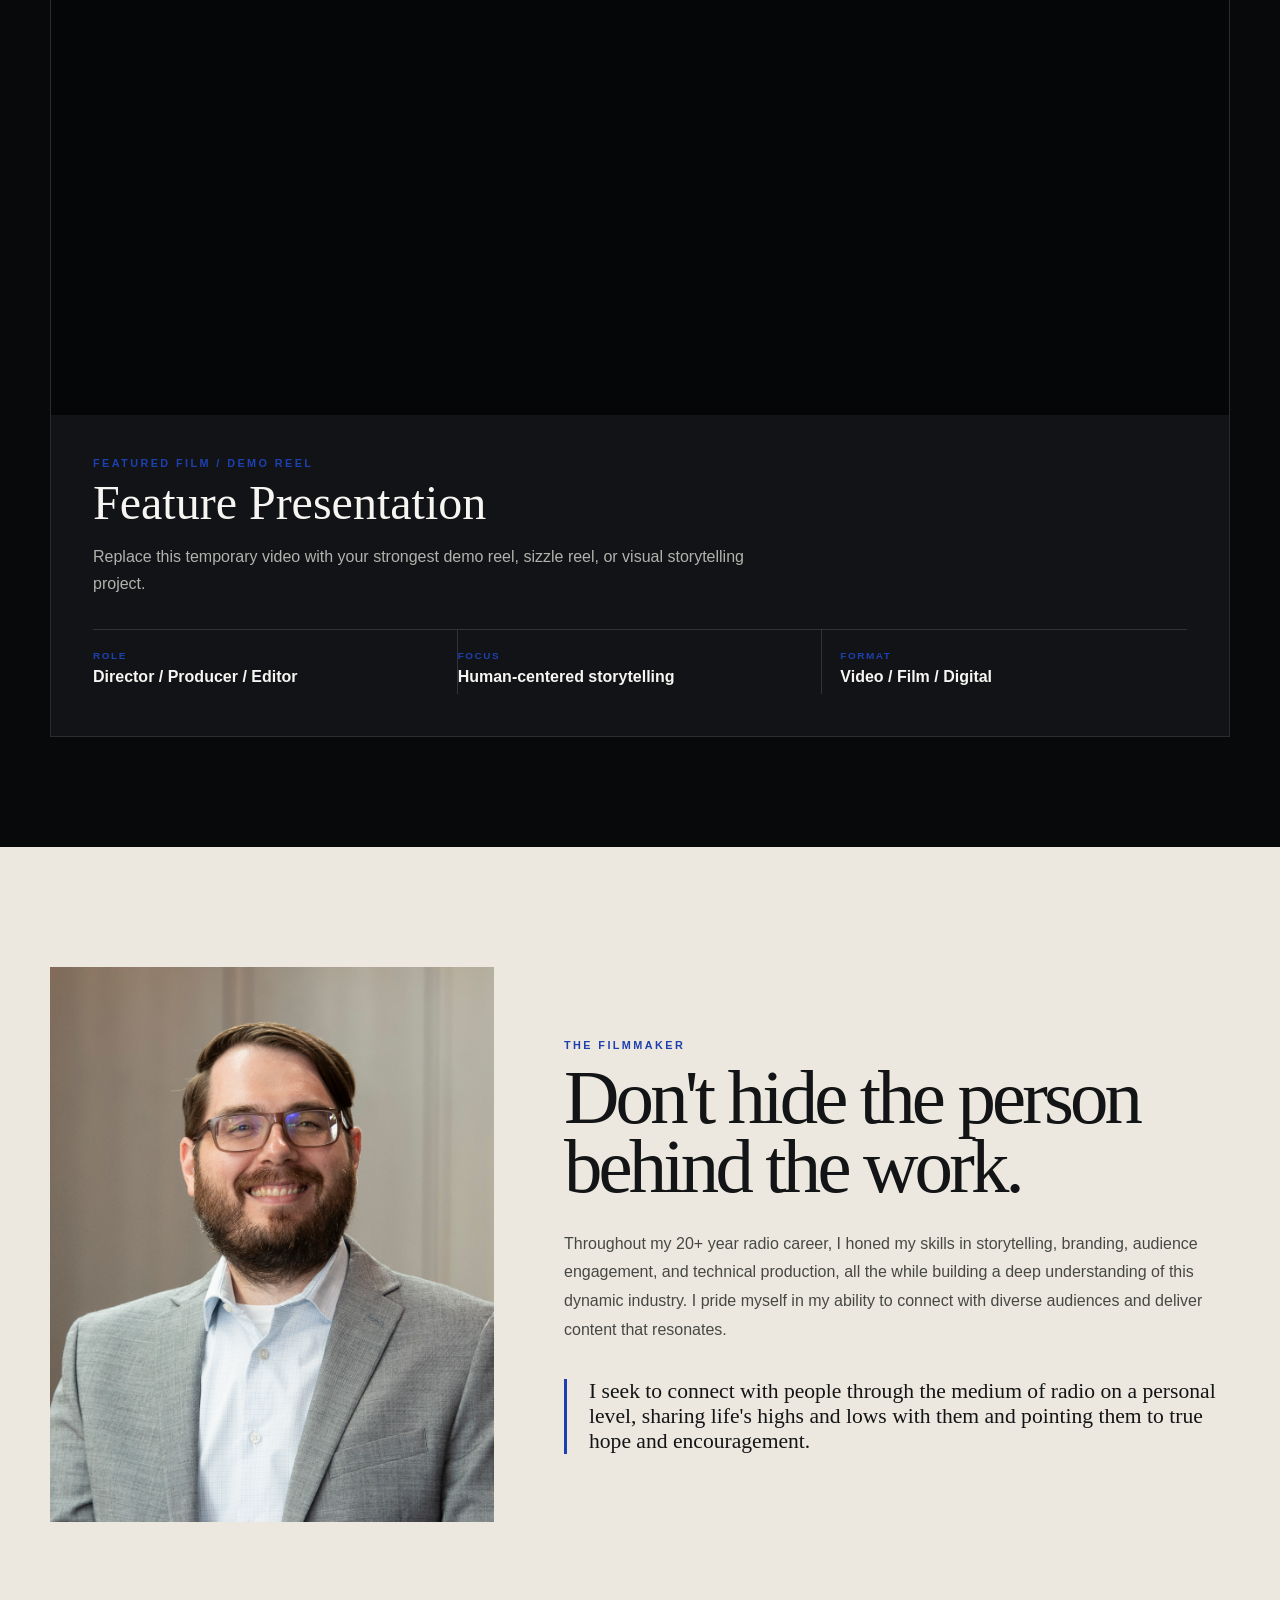
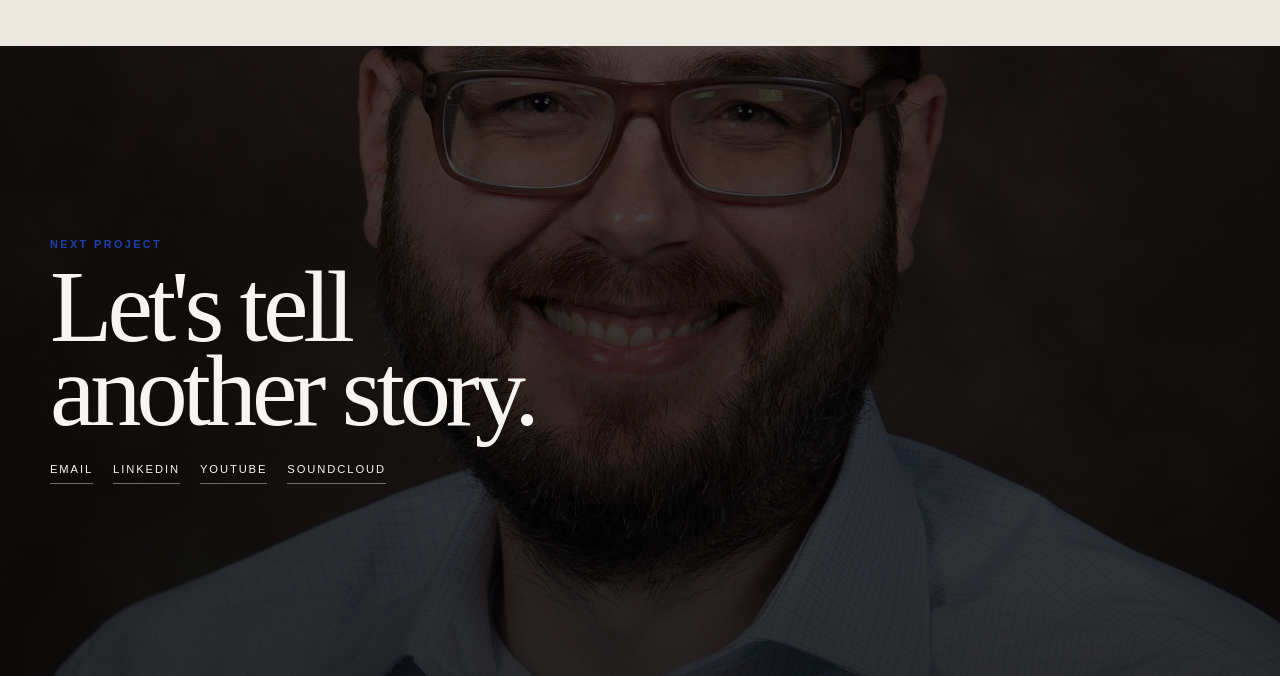
==== commit 55b99ca4: "Update index.html changed to blue" ====
--- a/index.html
+++ b/index.html
@@ -4,681 +4,144 @@
 <meta charset="utf-8">
 <meta name="viewport" content="width=device-width, initial-scale=1">
 <title>Craig Vinson | Film & Media</title>
-
 <style>
 :root{
-  --gold:#d8b66a;
+  --gold:#1E40AF;
   --white:#f6f5f1;
   --muted:#c9c8c3;
   --black:#08090b;
 }
-
 *{box-sizing:border-box}
-
-html{
-  scroll-behavior:smooth;
-}
-
-body{
-  margin:0;
-  background:var(--black);
-  color:var(--white);
-  font-family:Arial,Helvetica,sans-serif;
-}
-
-a{
-  color:inherit;
-  text-decoration:none;
-}
-
-/* ---------- NAV ---------- */
-
-.nav{
-  position:fixed;
-  inset:0 0 auto 0;
-  z-index:20;
-  padding:26px 42px;
-  display:flex;
-  justify-content:space-between;
-  align-items:center;
-  background:linear-gradient(
-    to bottom,
-    rgba(0,0,0,.65),
-    transparent
-  );
-}
-
-.logo{
-  font-size:.78rem;
-  letter-spacing:.22em;
-  font-weight:800;
-}
-
-.nav-links{
-  display:flex;
-  gap:28px;
-  font-size:.72rem;
-  letter-spacing:.15em;
-  text-transform:uppercase;
-}
-
-.nav-links a{
-  opacity:.8;
-  transition:opacity .25s;
-}
-
-.nav-links a:hover{
-  opacity:1;
-}
-
-/* ---------- HERO ---------- */
-
-.hero{
-  position:relative;
-  height:100vh;
-  min-height:680px;
-  overflow:hidden;
-  display:flex;
-  align-items:flex-end;
-}
-
-.hero-video{
-  position:absolute;
-  inset:0;
-  z-index:0;
-  overflow:hidden;
-  background:#111;
-}
-
-.hero-video iframe{
-  position:absolute;
-  top:50%;
-  left:50%;
-  width:177.78vh;
-  height:100vh;
-  min-width:100%;
-  min-height:56.25vw;
-  transform:translate(-50%,-50%);
-  border:0;
-  pointer-events:none;
-}
-
-/* cinematic treatment over video */
-
-.hero-video::after{
-  content:"";
-  position:absolute;
-  inset:0;
-
-  background:
-    linear-gradient(
-      to top,
-      rgba(0,0,0,.96) 0%,
-      rgba(0,0,0,.55) 38%,
-      rgba(0,0,0,.16) 72%,
-      rgba(0,0,0,.42) 100%
-    ),
-    linear-gradient(
-      to right,
-      rgba(0,0,0,.4),
-      transparent 60%
-    );
-}
-
-/* subtle film tint */
-
-.hero-video::before{
-  content:"";
-  position:absolute;
-  inset:0;
-  z-index:2;
-  background:rgba(55,42,23,.14);
-  mix-blend-mode:multiply;
-  pointer-events:none;
-}
-
-.hero-content{
-  position:relative;
-  z-index:5;
-  width:min(1200px,calc(100% - 70px));
-  margin:0 auto;
-  padding:0 0 82px;
-}
-
-.kicker{
-  font-size:.7rem;
-  letter-spacing:.25em;
-  text-transform:uppercase;
-  color:var(--gold);
-  font-weight:800;
-}
-
-.hero h1{
-  font-family:Georgia,"Times New Roman",serif;
-  font-size:clamp(4.4rem,10vw,9.8rem);
-  font-weight:400;
-  letter-spacing:-.06em;
-  line-height:.8;
-  margin:18px 0 28px;
-  max-width:850px;
-}
-
-.hero-meta{
-  display:flex;
-  flex-wrap:wrap;
-  gap:18px;
-  font-size:.72rem;
-  letter-spacing:.14em;
-  text-transform:uppercase;
-  color:#e4e3de;
-}
-
-.hero-copy{
-  max-width:700px;
-}
-
-.hero-copy p{
-  color:var(--muted);
-  font-size:1.05rem;
-  max-width:650px;
-  line-height:1.7;
-}
-
-.watch{
-  display:inline-flex;
-  align-items:center;
-  gap:12px;
-  margin-top:28px;
-  font-size:.72rem;
-  letter-spacing:.17em;
-  text-transform:uppercase;
-  font-weight:800;
-  border-bottom:1px solid rgba(255,255,255,.45);
-  padding-bottom:10px;
-}
-
-.watch span{
-  color:var(--gold);
-}
-
-/* ---------- CONTENT ---------- */
-
-.section{
-  padding:110px 0;
-  background:var(--black);
-}
-
-.wrap{
-  width:min(1180px,calc(100% - 60px));
-  margin:auto;
-}
-
-.section-kicker{
-  color:var(--gold);
-  font-size:.68rem;
-  letter-spacing:.22em;
-  text-transform:uppercase;
-  font-weight:800;
-}
-
-.section h2{
-  font-family:Georgia,"Times New Roman",serif;
-  font-weight:400;
-  font-size:clamp(3rem,7vw,7rem);
-  line-height:.9;
-  letter-spacing:-.05em;
-  margin:15px 0 30px;
-}
-
-.section-intro{
-  max-width:720px;
-  margin-bottom:60px;
-}
-
-.section-intro p{
-  color:#aaa9a4;
-  font-size:1.05rem;
-  line-height:1.75;
-}
-
-/* ---------- FEATURE ---------- */
-
-.feature{
-  background:#111316;
-  border:1px solid #292c30;
-}
-
-.feature-media{
-  position:relative;
-  aspect-ratio:16/9;
-  background:#050607;
-}
-
-.feature-media iframe{
-  width:100%;
-  height:100%;
-  border:0;
-}
-
-.feature-body{
-  padding:42px;
-}
-
-.feature-title{
-  font-family:Georgia,"Times New Roman",serif;
-  font-size:3rem;
-  line-height:1;
-  margin:10px 0 15px;
-}
-
-.feature-copy{
-  color:#b2b2ad;
-  max-width:700px;
-  line-height:1.7;
-}
-
-.credits{
-  display:grid;
-  grid-template-columns:repeat(3,1fr);
-  margin-top:32px;
-  border-top:1px solid #303338;
-}
-
-.credit{
-  padding:20px 18px 8px 0;
-  border-right:1px solid #303338;
-}
-
-.credit:last-child{
-  border-right:0;
-  padding-left:18px;
-}
-
-.credit-label{
-  color:var(--gold);
-  font-size:.62rem;
-  text-transform:uppercase;
-  letter-spacing:.16em;
-  font-weight:800;
-}
-
-.credit strong{
-  display:block;
-  margin-top:7px;
-}
-
-/* ---------- PERSONAL ---------- */
-
-.personal{
-  padding:120px 0;
-  background:#ece8df;
-  color:#131416;
-}
-
-.personal-grid{
-  display:grid;
-  grid-template-columns:.8fr 1.2fr;
-  gap:70px;
-  align-items:center;
-}
-
-.personal img{
-  width:100%;
-  aspect-ratio:4/5;
-  object-fit:cover;
-}
-
-.personal h2{
-  font-family:Georgia,"Times New Roman",serif;
-  font-size:clamp(3rem,6vw,6rem);
-  line-height:.9;
-  letter-spacing:-.05em;
-  margin:12px 0 28px;
-  font-weight:400;
-}
-
-.personal p{
-  max-width:670px;
-  color:#474844;
-  line-height:1.8;
-}
-
-.brand-statement{
-  border-left:3px solid var(--gold);
-  padding-left:22px;
-  margin-top:34px;
-  font-family:Georgia,serif;
-  font-size:1.35rem;
-}
-
-/* ---------- END ---------- */
-
-.end{
-  min-height:70vh;
-  display:flex;
-  align-items:center;
-  background:
-    linear-gradient(rgba(0,0,0,.67),rgba(0,0,0,.82)),
-    url("assets/craig-portrait-alt.jpg") center/cover;
-}
-
-.end h2{
-  font-family:Georgia,"Times New Roman",serif;
-  font-size:clamp(3.5rem,8vw,8rem);
-  line-height:.82;
-  font-weight:400;
-  letter-spacing:-.05em;
-  margin:15px 0 30px;
-}
-
-.end-links{
-  display:flex;
-  flex-wrap:wrap;
-  gap:20px;
-  font-size:.7rem;
-  letter-spacing:.17em;
-  text-transform:uppercase;
-}
-
-.end-links a{
-  border-bottom:1px solid rgba(255,255,255,.4);
-  padding-bottom:8px;
-}
-
-/* ---------- MOBILE ---------- */
-
+html{scroll-behavior:smooth}
+body{margin:0;background:var(--black);color:var(--white);font-family:Arial,Helvetica,sans-serif}
+a{color:inherit;text-decoration:none}
+.nav{position:fixed;inset:0 0 auto 0;z-index:20;padding:26px 42px;display:flex;justify-content:space-between;align-items:center;background:linear-gradient(to bottom,rgba(0,0,0,.65),transparent)}
+.logo{font-size:.78rem;letter-spacing:.22em;font-weight:800}
+.nav-links{display:flex;gap:28px;font-size:.72rem;letter-spacing:.15em;text-transform:uppercase}
+.nav-links a{opacity:.8;transition:opacity .25s}
+.nav-links a:hover{opacity:1}
+.hero{position:relative;height:100vh;min-height:680px;overflow:hidden;display:flex;align-items:flex-end}
+.hero-video{position:absolute;inset:0;z-index:0;overflow:hidden;background:#111}
+.hero-video iframe{position:absolute;top:50%;left:50%;width:177.78vh;height:100vh;min-width:100%;min-height:56.25vw;transform:translate(-50%,-50%);border:0;pointer-events:none}
+.hero-video::after{content:"";position:absolute;inset:0;background:linear-gradient(to top,rgba(0,0,0,.96) 0%,rgba(0,0,0,.55) 38%,rgba(0,0,0,.16) 72%,rgba(0,0,0,.42) 100%),linear-gradient(to right,rgba(0,0,0,.4),transparent 60%)}
+.hero-video::before{content:"";position:absolute;inset:0;z-index:2;background:rgba(55,42,23,.14);mix-blend-mode:multiply;pointer-events:none}
+.hero-content{position:relative;z-index:5;width:min(1200px,calc(100% - 70px));margin:0 auto;padding:0 0 82px}
+.kicker{font-size:.7rem;letter-spacing:.25em;text-transform:uppercase;color:var(--gold);font-weight:800}
+.hero h1{font-family:Georgia,"Times New Roman",serif;font-size:clamp(4.4rem,10vw,9.8rem);font-weight:400;letter-spacing:-.06em;line-height:.8;margin:18px 0 28px;max-width:850px}
+.hero-meta{display:flex;flex-wrap:wrap;gap:18px;font-size:.72rem;letter-spacing:.14em;text-transform:uppercase;color:#e4e3de}
+.hero-copy{max-width:700px}
+.hero-copy p{color:var(--muted);font-size:1.05rem;max-width:650px;line-height:1.7}
+.watch{display:inline-flex;align-items:center;gap:12px;margin-top:28px;font-size:.72rem;letter-spacing:.17em;text-transform:uppercase;font-weight:800;border-bottom:1px solid rgba(255,255,255,.45);padding-bottom:10px}
+.watch span{color:var(--gold)}
+.section{padding:110px 0;background:var(--black)}
+.wrap{width:min(1180px,calc(100% - 60px));margin:auto}
+.section-kicker{color:var(--gold);font-size:.68rem;letter-spacing:.22em;text-transform:uppercase;font-weight:800}
+.section h2{font-family:Georgia,"Times New Roman",serif;font-weight:400;font-size:clamp(3rem,7vw,7rem);line-height:.9;letter-spacing:-.05em;margin:15px 0 30px}
+.section-intro{max-width:720px;margin-bottom:60px}
+.section-intro p{color:#aaa9a4;font-size:1.05rem;line-height:1.75}
+.feature{background:#111316;border:1px solid #292c30}
+.feature-media{position:relative;aspect-ratio:16/9;background:#050607}
+.feature-media iframe{width:100%;height:100%;border:0}
+.feature-body{padding:42px}
+.feature-title{font-family:Georgia,"Times New Roman",serif;font-size:3rem;line-height:1;margin:10px 0 15px}
+.feature-copy{color:#b2b2ad;max-width:700px;line-height:1.7}
+.credits{display:grid;grid-template-columns:repeat(3,1fr);margin-top:32px;border-top:1px solid #303338}
+.credit{padding:20px 18px 8px 0;border-right:1px solid #303338}
+.credit:last-child{border-right:0;padding-left:18px}
+.credit-label{color:var(--gold);font-size:.62rem;text-transform:uppercase;letter-spacing:.16em;font-weight:800}
+.credit strong{display:block;margin-top:7px}
+.personal{padding:120px 0;background:#ece8df;color:#131416}
+.personal-grid{display:grid;grid-template-columns:.8fr 1.2fr;gap:70px;align-items:center}
+.personal img{width:100%;aspect-ratio:4/5;object-fit:cover}
+.personal h2{font-family:Georgia,"Times New Roman",serif;font-size:clamp(3rem,6vw,6rem);line-height:.9;letter-spacing:-.05em;margin:12px 0 28px;font-weight:400}
+.personal p{max-width:670px;color:#474844;line-height:1.8}
+.brand-statement{border-left:3px solid var(--gold);padding-left:22px;margin-top:34px;font-family:Georgia,serif;font-size:1.35rem}
+.end{min-height:70vh;display:flex;align-items:center;background:linear-gradient(rgba(0,0,0,.67),rgba(0,0,0,.82)),url("assets/craig-portrait-alt.jpg") center/cover}
+.end h2{font-family:Georgia,"Times New Roman",serif;font-size:clamp(3.5rem,8vw,8rem);line-height:.82;font-weight:400;letter-spacing:-.05em;margin:15px 0 30px}
+.end-links{display:flex;flex-wrap:wrap;gap:20px;font-size:.7rem;letter-spacing:.17em;text-transform:uppercase}
+.end-links a{border-bottom:1px solid rgba(255,255,255,.4);padding-bottom:8px}
 @media(max-width:800px){
-
-  .nav{
-    padding:20px 22px;
-  }
-
-  .nav-links{
-    display:none;
-  }
-
-  .hero-content{
-    width:calc(100% - 34px);
-    padding-bottom:50px;
-  }
-
-  .hero h1{
-    font-size:4.6rem;
-  }
-
-  .hero-meta{
-    gap:10px;
-    line-height:1.6;
-  }
-
-  .hero-copy p{
-    font-size:.98rem;
-  }
-
-  .wrap{
-    width:calc(100% - 30px);
-  }
-
-  .credits{
-    grid-template-columns:1fr;
-  }
-
-  .credit{
-    border-right:0;
-    border-bottom:1px solid #303338;
-    padding:18px 0;
-  }
-
-  .credit:last-child{
-    padding-left:0;
-    border-bottom:0;
-  }
-
-  .personal-grid{
-    grid-template-columns:1fr;
-    gap:40px;
-  }
-
-  .personal{
-    padding:80px 0;
-  }
-
-  .end{
-    min-height:60vh;
-  }
+.nav{padding:20px 22px}
+.nav-links{display:none}
+.hero-content{width:calc(100% - 34px);padding-bottom:50px}
+.hero h1{font-size:4.6rem}
+.hero-meta{gap:10px;line-height:1.6}
+.hero-copy p{font-size:.98rem}
+.wrap{width:calc(100% - 30px)}
+.credits{grid-template-columns:1fr}
+.credit{border-right:0;border-bottom:1px solid #303338;padding:18px 0}
+.credit:last-child{padding-left:0;border-bottom:0}
+.personal-grid{grid-template-columns:1fr;gap:40px}
+.personal{padding:80px 0}
+.end{min-height:60vh}
 }
 </style>
 </head>
-
 <body>
-
 <header class="nav">
-  <a class="logo" href="#">CRAIG VINSON</a>
-
-  <nav class="nav-links">
-    <a href="#work">Work</a>
-    <a href="#about">About</a>
-    <a href="#contact">Contact</a>
-  </nav>
+<a class="logo" href="#">CRAIG VINSON</a>
+<nav class="nav-links">
+<a href="#work">Work</a>
+<a href="#about">About</a>
+<a href="#contact">Contact</a>
+</nav>
 </header>
-
-
 <section class="hero">
-
-  <div class="hero-video">
-
-    <!-- Big Buck Bunny — temporary cinematic background test -->
-    <iframe
-      src="https://www.youtube.com/embed/aqz-KE-bpKQ?autoplay=1&mute=1&controls=0&loop=1&playlist=aqz-KE-bpKQ&playsinline=1&modestbranding=1&rel=0"
-      allow="autoplay; fullscreen">
-    </iframe>
-
-  </div>
-
-
-  <div class="hero-content">
-
-    <div class="kicker">
-      DIRECTOR · PRODUCER · STORYTELLER
-    </div>
-
-    <h1>
-      Stories worth watching.
-    </h1>
-
-    <div class="hero-copy">
-
-      <p>
-        A visual storytelling portfolio built around human connection,
-        thoughtful production, and media that gives people something
-        worth remembering.
-      </p>
-
-    </div>
-
-    <div class="hero-meta">
-      <span>Craig Vinson</span>
-      <span>Ohio</span>
-      <span>20+ Years in Media</span>
-    </div>
-
-    <a class="watch" href="#work">
-      <span>▶</span>
-      Enter the filmography
-    </a>
-
-  </div>
-
+<div class="hero-video">
+<iframe src="https://www.youtube.com/embed/aqz-KE-bpKQ?autoplay=1&mute=1&controls=0&loop=1&playlist=aqz-KE-bpKQ&playsinline=1&modestbranding=1&rel=0" allow="autoplay; fullscreen"></iframe>
+</div>
+<div class="hero-content">
+<div class="kicker">DIRECTOR · PRODUCER · STORYTELLER</div>
+<h1>Stories worth watching.</h1>
+<div class="hero-copy"><p>A visual storytelling portfolio built around human connection, thoughtful production, and media that gives people something worth remembering.</p></div>
+<div class="hero-meta"><span>Craig Vinson</span><span>Ohio</span><span>20+ Years in Media</span></div>
+<a class="watch" href="#work"><span>▶</span>Enter the filmography</a>
+</div>
 </section>
-
-
 <section id="work" class="section">
-
-  <div class="wrap">
-
-    <div class="section-intro">
-
-      <div class="section-kicker">
-        SELECTED WORK
-      </div>
-
-      <h2>
-        The work<br>speaks first.
-      </h2>
-
-      <p>
-        Start with the strongest pieces. Each project can then open into
-        the story behind the finished work—the purpose, decisions,
-        production role, and reflection.
-      </p>
-
-    </div>
-
-
-    <article class="feature">
-
-      <div class="feature-media">
-
-        <iframe
-          src="https://www.youtube.com/embed/aqz-KE-bpKQ"
-          title="Temporary demo reel video"
-          loading="lazy"
-          allowfullscreen>
-        </iframe>
-
-      </div>
-
-      <div class="feature-body">
-
-        <div class="section-kicker">
-          FEATURED FILM / DEMO REEL
-        </div>
-
-        <div class="feature-title">
-          Feature Presentation
-        </div>
-
-        <p class="feature-copy">
-          Replace this temporary video with your strongest demo reel,
-          sizzle reel, or visual storytelling project.
-        </p>
-
-        <div class="credits">
-
-          <div class="credit">
-            <div class="credit-label">Role</div>
-            <strong>Director / Producer / Editor</strong>
-          </div>
-
-          <div class="credit">
-            <div class="credit-label">Focus</div>
-            <strong>Human-centered storytelling</strong>
-          </div>
-
-          <div class="credit">
-            <div class="credit-label">Format</div>
-            <strong>Video / Film / Digital</strong>
-          </div>
-
-        </div>
-
-      </div>
-
-    </article>
-
-  </div>
-
+<div class="wrap">
+<div class="section-intro">
+<div class="section-kicker">SELECTED WORK</div>
+<h2>The work<br>speaks first.</h2>
+<p>Start with the strongest pieces. Each project can then open into the story behind the finished work—the purpose, decisions, production role, and reflection.</p>
+</div>
+<article class="feature">
+<div class="feature-media"><iframe src="https://www.youtube.com/embed/aqz-KE-bpKQ" title="Temporary demo reel video" loading="lazy" allowfullscreen></iframe></div>
+<div class="feature-body">
+<div class="section-kicker">FEATURED FILM / DEMO REEL</div>
+<div class="feature-title">Feature Presentation</div>
+<p class="feature-copy">Replace this temporary video with your strongest demo reel, sizzle reel, or visual storytelling project.</p>
+<div class="credits">
+<div class="credit"><div class="credit-label">Role</div><strong>Director / Producer / Editor</strong></div>
+<div class="credit"><div class="credit-label">Focus</div><strong>Human-centered storytelling</strong></div>
+<div class="credit"><div class="credit-label">Format</div><strong>Video / Film / Digital</strong></div>
+</div>
+</div>
+</article>
+</div>
 </section>
-
-
 <section id="about" class="personal">
-
-  <div class="wrap personal-grid">
-
-    <div>
-
-      <img
-        src="assets/craig-portrait.jpg"
-        alt="Craig Vinson portrait">
-
-    </div>
-
-
-    <div>
-
-      <div class="section-kicker">
-        THE FILMMAKER
-      </div>
-
-      <h2>
-        Don't hide the person behind the work.
-      </h2>
-
-      <p>
-        Throughout my 20+ year radio career, I honed my skills in
-        storytelling, branding, audience engagement, and technical
-        production, all the while building a deep understanding of
-        this dynamic industry. I pride myself in my ability to connect
-        with diverse audiences and deliver content that resonates.
-      </p>
-
-      <div class="brand-statement">
-        I seek to connect with people through the medium of radio on a
-        personal level, sharing life's highs and lows with them and
-        pointing them to true hope and encouragement.
-      </div>
-
-    </div>
-
-  </div>
-
+<div class="wrap personal-grid">
+<div><img src="assets/craig-portrait.jpg" alt="Craig Vinson portrait"></div>
+<div>
+<div class="section-kicker">THE FILMMAKER</div>
+<h2>Don't hide the person behind the work.</h2>
+<p>Throughout my 20+ year radio career, I honed my skills in storytelling, branding, audience engagement, and technical production, all the while building a deep understanding of this dynamic industry. I pride myself in my ability to connect with diverse audiences and deliver content that resonates.</p>
+<div class="brand-statement">I seek to connect with people through the medium of radio on a personal level, sharing life's highs and lows with them and pointing them to true hope and encouragement.</div>
+</div>
+</div>
 </section>
-
-
 <section id="contact" class="end">
-
-  <div class="wrap">
-
-    <div class="section-kicker">
-      NEXT PROJECT
-    </div>
-
-    <h2>
-      Let's tell<br>another story.
-    </h2>
-
-    <div class="end-links">
-
-      <a href="mailto:craigvinson@cedarville.edu">
-        Email
-      </a>
-
-      <a
-        href="https://www.linkedin.com/in/craig-vinson-fm/"
-        target="_blank"
-        rel="noopener">
-        LinkedIn
-      </a>
-
-      <a
-        href="https://www.youtube.com/resoundradiocu"
-        target="_blank"
-        rel="noopener">
-        YouTube
-      </a>
-
-      <a
-        href="https://soundcloud.com/yourwayfm"
-        target="_blank"
-        rel="noopener">
-        SoundCloud
-      </a>
-
-    </div>
-
-  </div>
-
+<div class="wrap">
+<div class="section-kicker">NEXT PROJECT</div>
+<h2>Let's tell<br>another story.</h2>
+<div class="end-links">
+<a href="mailto:craigvinson@cedarville.edu">Email</a>
+<a href="https://www.linkedin.com/in/craig-vinson-fm/" target="_blank" rel="noopener">LinkedIn</a>
+<a href="https://www.youtube.com/resoundradiocu" target="_blank" rel="noopener">YouTube</a>
+<a href="https://soundcloud.com/yourwayfm" target="_blank" rel="noopener">SoundCloud</a>
+</div>
+</div>
 </section>
-
 </body>
 </html>
